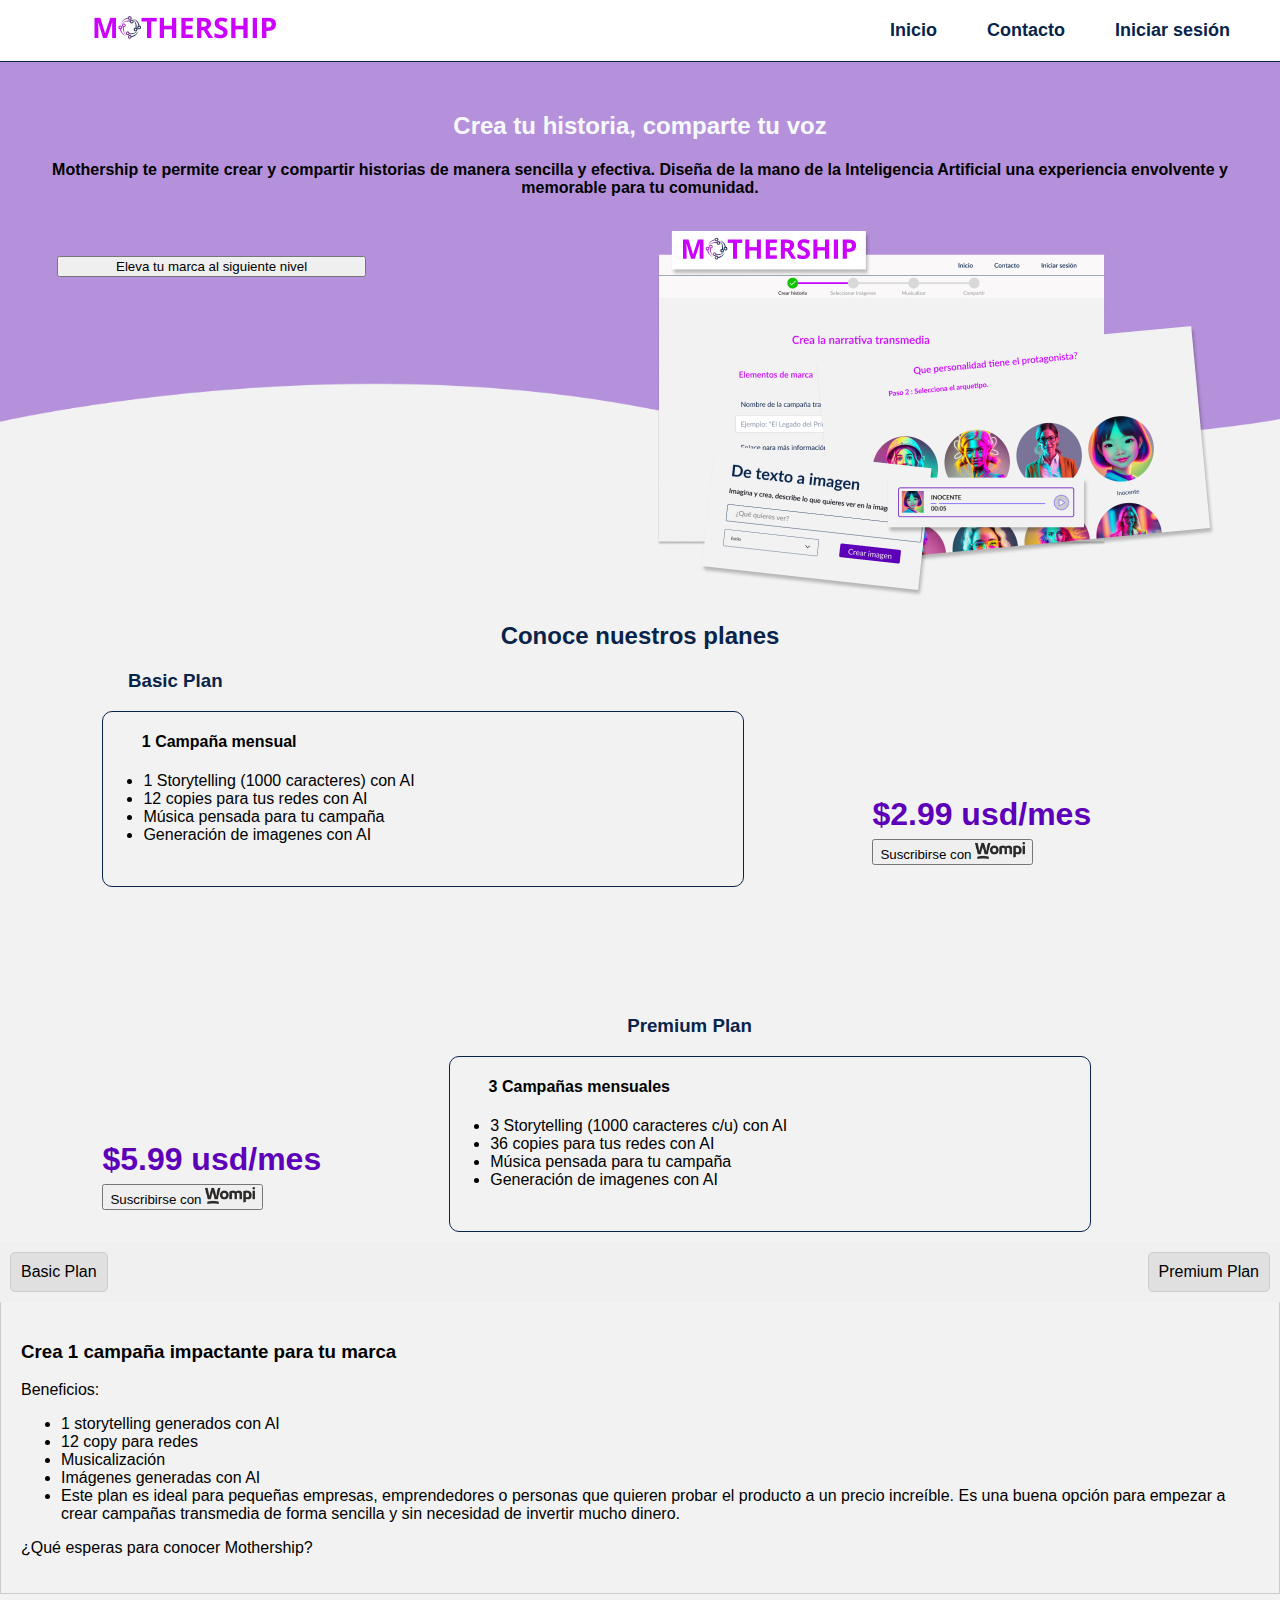
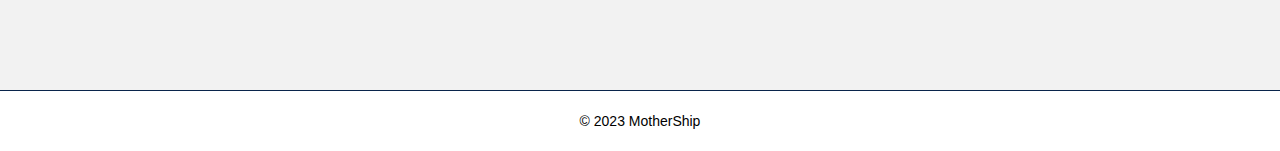
==== planes.html @ a9547e53 "pantalla planes falta cambios css" ====
<!DOCTYPE html>
<html lang="en">
<head>
    <meta charset="UTF-8">
    <meta name="viewport" content="width=device-width, initial-scale=1.0">
    <link rel="stylesheet" href="./css/planes.css">
    <title>Conoce nuestros planes</title>
</head>
<body>
    <header>
        <div class="logo">
            <img src="./images/Logo.png" alt="Logo de MotherShip" id="logo">
        </div>
        <nav class="opciones">
            <ul>
                <li><a href="#">Inicio</a></li>
                <li><a href="#">Contacto</a></li>
                <li><a href="#">Iniciar sesión</a></li>
            </ul>
        </nav>
    </header>
    <div class="introduccion">
        <div class="introduccion background-image"></div>
        <h2>Crea tu historia, comparte tu voz</h2>
        <h4>Mothership te permite crear y compartir historias de manera sencilla y efectiva. Diseña de la mano de la Inteligencia Artificial 
        una experiencia envolvente y memorable para tu comunidad.</h4>
        <div class="componentes">
            <div class="boton"><button class="boton">Eleva tu marca al siguiente nivel</button></div>
            <div class="screen"><img class="screenshot" src="./images/Component1.png" alt="ScreenMothership"></div>
          </div>
    </div>

    <div class="infoplanes">
        <h2>Conoce nuestros planes</h2>
        <h3 id="basictitle">Basic Plan</h3>
        <div class="basicplan">
            <div class="infobasicplan">
                <h4>1 Campaña mensual</h4>
                <ul>
                <li>1 Storytelling (1000 caracteres) con AI</li>
                <li>12 copies para tus redes con AI</li>
                <li>Música pensada para tu campaña</li>
                <li>Generación de imagenes con AI</li>
            </ul>
            </div>
            <div class="valorbasic">
                <h1>$2.99 usd/mes</h1>
                <button class="suscribirse">Suscribirse con <img src="./images/Wompi.png"></button>
            </div>
        </div>

        <h3 id="premiumtitle">Premium Plan</h3>
        <div class="premiumplan">
        <div class="valorpremium">
            <h1>$5.99 usd/mes</h1>
            <button class="suscribirse">Suscribirse con <img src="./images/Wompi.png"></button>
        </div>
            <div class="infopremiumplan">
                <h4>3 Campañas mensuales</h4>
                <ul>
                <li>3 Storytelling (1000 caracteres c/u) con AI</li>
                <li>36 copies para tus redes con AI</li>
                <li>Música pensada para tu campaña</li>
                <li>Generación de imagenes con AI</li>
            </ul>
            </div>
        </div>
    </div>

    <div class="tabs-container">
        <div class="tab" onclick="showTab('basic')" id="tabBasic">Basic Plan</div>
        <div class="tab" onclick="showTab('premium')" id="tabPremium">Premium Plan</div>
    </div>

    <div id="basic" class="tab-content active">
        <h3>Crea 1 campaña impactante para tu marca</h3>
        <p>Beneficios:</p>
        <ul>
            <li>1 storytelling generados con AI</li>
            <li>12 copy para redes</li>
            <li>Musicalización</li>
            <li>Imágenes generadas con AI</li>
            <li>Este plan es ideal para pequeñas empresas, emprendedores o personas que quieren probar el producto a un precio increíble. Es una buena opción para empezar a crear campañas transmedia de forma sencilla y sin necesidad de invertir mucho dinero.</li>
        </ul>
        <p>¿Qué esperas para conocer Mothership?</p>
    </div>

    <div id="premium" class="tab-content">
        <h3>Crea 3 campañas inolvidables para tu comunidad</h3>
        <p>Beneficios:</p>
        <ul>
            <li>3 storytelling generados con AI</li>
            <li>36 copy para redes</li>
            <li>Musicalización e imágenes generadas con AI</li>
            <li>33% de descuento sobre el precio real</li>
            <li>Este plan es ideal para publicistas, grandes empresas, creadores de contenido o community managers. Es una buena opción para empresas que necesitan crear una estrategia de marketing transmedia completa y sostenible</li>
        </ul>
        <p>¿Qué esperas para sumarte a Mothership?</p>
    </div>

    <footer>
        <div class="copyright">
            <p>© 2023 MotherShip</p>
        </div>
    </footer>

    <script src="./javascript/planes.js"></script>
</body>
</html>
---- css/planes.css ----
body {
    background-color:#F2F2F2;
    font-family:'Lato',sans-serif;
    padding: 0;
    margin: 0;
}

header {
    display: flex;
    padding: 0;
    padding-top: 1px;
    padding-left: 83px;
    padding-right: 50px;
    justify-content: space-between;
    align-items: center;
    background-color: white;
    height: 3.75rem;
    border-bottom: 1px solid #09244B;
}

.logo img {
    max-width: 238px;
    height: auto;
}

.opciones ul {
    list-style-type: none;
    padding: 0;
    margin: 0;
    display: flex;
}

.opciones li {
    padding-left: 50px;
}

.opciones a {
    text-decoration: none;
    color:#09244B;
    font-weight: bold;
    font-size: 18px;
    line-height: 21.6px;
}

.opciones a:hover {
    text-decoration: underline;
} 

.introduccion {
    background-image: url(../images/Flag.png);
    background-repeat: no-repeat;
    background-position:initial;
    background-size: 100% 70%;
}

h2 {
    text-align: center;
}

.introduccion h2 {
    color: #F6FAFF;
    margin-top: 0;
    padding-top: 50px;
}

.introduccion h4 {
    text-align:center;
    color: 10px #09244B;
    margin-left: 50px;
    margin-right: 50px;
}

.componentes {
    display: flex;
    align-items: stretch;
}

.boton {
    width: 50%;
    height: 100%;
    margin-left: 3%;
    margin-top: 2%;
}

.screen {
    padding-right: 5%;
    padding-top: 1%;
}

.infoplanes {
    margin-bottom: 10px;
}

.infoplanes h2 {
    color: #09244B ;
}

#basictitle {
    margin-left: 10%;
    color:  #09244B;
}

.infobasicplan {
    width: 50%;
    margin-left: 8%;
    margin-right: 10%;
    border: 1px solid #09244B;
    border-radius: 10px;
    padding-bottom: 2%;
}

.infobasicplan h4 {
    margin-left: 6%;
}

.basicplan {
    display: flex;
}

.valorbasic img {
    height: 16.96px;
}

h1 {
    color: #5D00B9;
    margin-bottom: 6px;
}

.valorbasic {
    align-items: center;
    padding-top: 5%;
}

#premiumtitle {
    margin-top: 10%;
    margin-left: 49%;
    color:  #09244B;
}

.infopremiumplan {
    width: 50%;
    margin-left: 10%;
    margin-right: 10%;
    border: 1px solid #09244B;
    border-radius: 10px;
    padding-bottom: 2%;
}

.infopremiumplan h4 {
    margin-left: 6%;
}

.premiumplan {
    display: flex;
}

.valorpremium img {
    height: 16.96px;
}

h1 {
    color: #5D00B9;
    margin-bottom: 6px;
}

.valorpremium {
    margin-left: 8%;
    align-items: center;
    padding-top: 5%;
}





.tabs-container {
    display: flex;
    justify-content: space-between;
    background-color: #f0f0f0;
    padding: 10px;
}

.tab {
    cursor: pointer;
    padding: 10px;
    border: 1px solid #ccc;
    border-radius: 5px;
    background-color: #e0e0e0;
}

.tab-content {
    display: none;
    padding: 20px;
    border: 1px solid #ccc;
    border-top: none;
}

.tab-content.active {
    display: block;
}

#tabBasic.active {
    order: 2;
}

#tabPremium.active {
    order: 2;
}


footer {
    display: flex;
    justify-content: space-between;
    align-items: center;
    place-items: center;
    text-align: center;
    background-color: white;
    height: 3.75rem;
    margin-top: 6rem;
    border-top:1px solid #09244B;
}

.copyright {
    width: 100%;
    color: 1px #09244B;
}

.copyright p {
    font-size: 0.875rem;
}
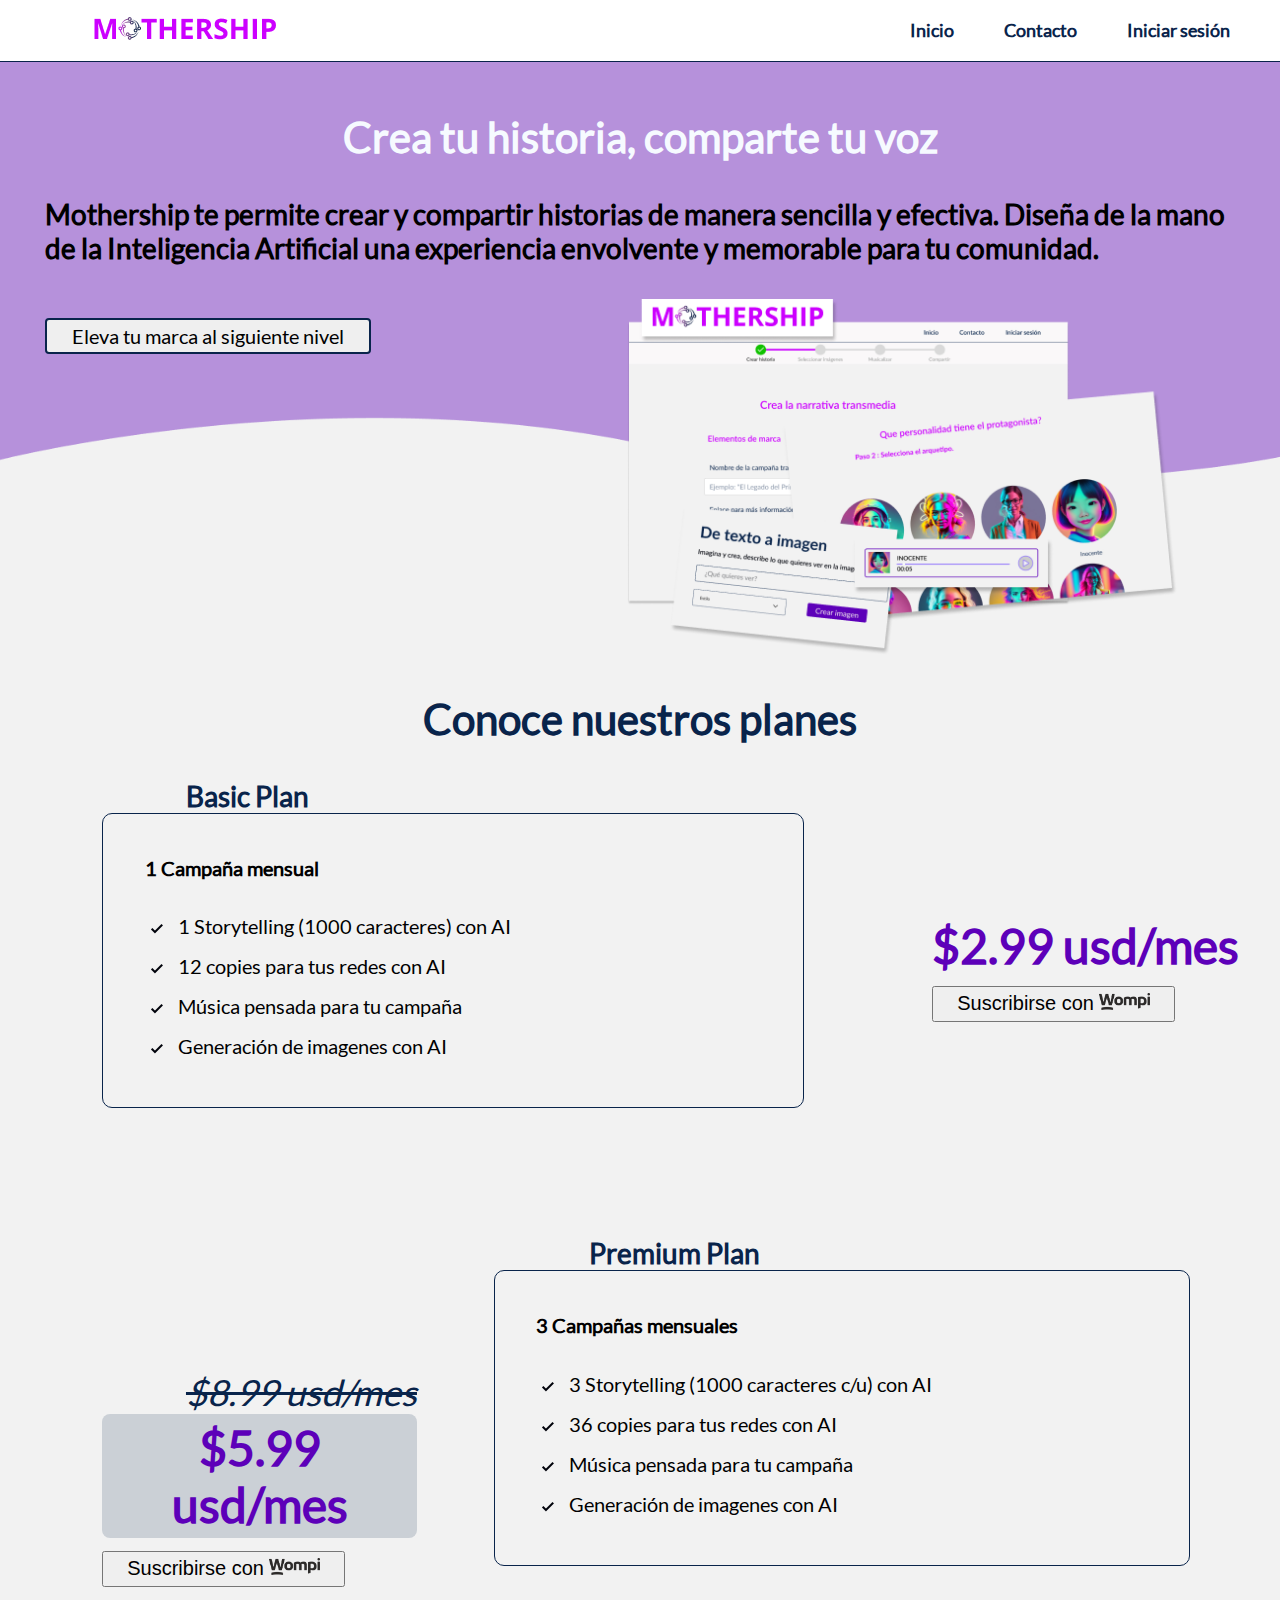
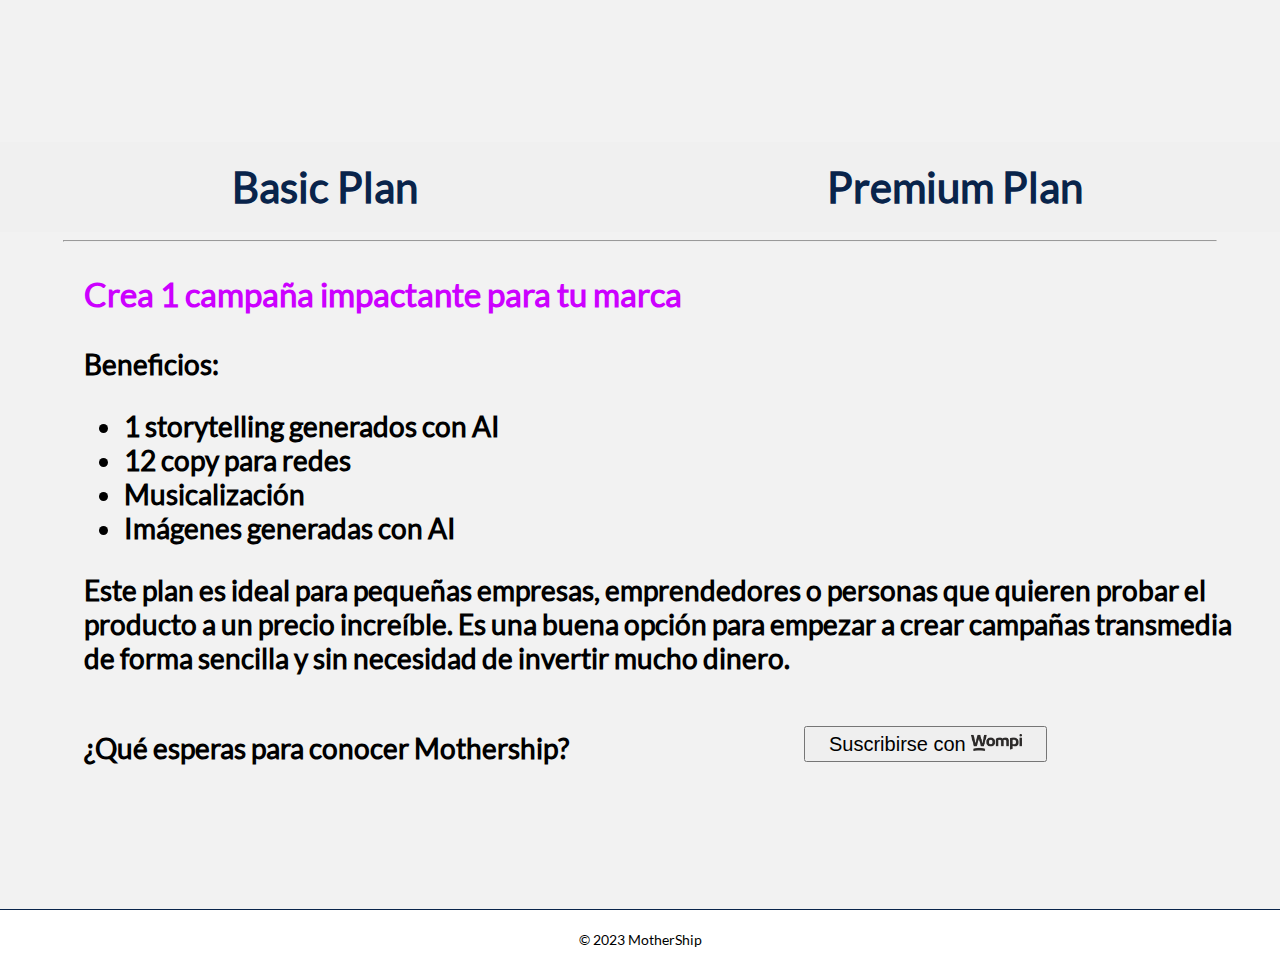
==== commit 3a8a62eb: "pantalla princ terminada" ====
--- a/planes.html
+++ b/planes.html
@@ -12,21 +12,29 @@
             <img src="./images/Logo.png" alt="Logo de MotherShip" id="logo">
         </div>
         <nav class="opciones">
-            <ul>
+            <ul id="nav-list">
                 <li><a href="#">Inicio</a></li>
                 <li><a href="#">Contacto</a></li>
                 <li><a href="#">Iniciar sesión</a></li>
             </ul>
+            <div id="menu-icon">&#9776;</div>
         </nav>
+        <div id="logout-icon">
+            <img src="./images/cerrar.png" alt="Cerrar sesión">
+        </div>
     </header>
     <div class="introduccion">
         <div class="introduccion background-image"></div>
         <h2>Crea tu historia, comparte tu voz</h2>
-        <h4>Mothership te permite crear y compartir historias de manera sencilla y efectiva. Diseña de la mano de la Inteligencia Artificial 
-        una experiencia envolvente y memorable para tu comunidad.</h4>
+        <p>Mothership te permite crear y compartir historias de manera sencilla y efectiva. Diseña de la mano de la Inteligencia Artificial 
+        una experiencia envolvente y memorable para tu comunidad.</p>
         <div class="componentes">
-            <div class="boton"><button class="boton">Eleva tu marca al siguiente nivel</button></div>
-            <div class="screen"><img class="screenshot" src="./images/Component1.png" alt="ScreenMothership"></div>
+            <div class="boton">
+                <button class="button" href="#">Eleva tu marca al siguiente nivel</button>
+            </div>
+            <div class="screen">
+                <img class="screenshot" src="./images/Component1.png" alt="ScreenMothership">
+            </div>
           </div>
     </div>
 
@@ -36,7 +44,7 @@
         <div class="basicplan">
             <div class="infobasicplan">
                 <h4>1 Campaña mensual</h4>
-                <ul>
+                <ul class="list">
                 <li>1 Storytelling (1000 caracteres) con AI</li>
                 <li>12 copies para tus redes con AI</li>
                 <li>Música pensada para tu campaña</li>
@@ -44,7 +52,7 @@
             </ul>
             </div>
             <div class="valorbasic">
-                <h1>$2.99 usd/mes</h1>
+                <h2 id="valor1">$2.99 usd/mes</h2>
                 <button class="suscribirse">Suscribirse con <img src="./images/Wompi.png"></button>
             </div>
         </div>
@@ -52,12 +60,13 @@
         <h3 id="premiumtitle">Premium Plan</h3>
         <div class="premiumplan">
         <div class="valorpremium">
-            <h1>$5.99 usd/mes</h1>
+            <p>$8.99 usd/mes</p>
+            <h2 id="valor2">$5.99 usd/mes</h2>
             <button class="suscribirse">Suscribirse con <img src="./images/Wompi.png"></button>
         </div>
             <div class="infopremiumplan">
                 <h4>3 Campañas mensuales</h4>
-                <ul>
+                <ul class="list">
                 <li>3 Storytelling (1000 caracteres c/u) con AI</li>
                 <li>36 copies para tus redes con AI</li>
                 <li>Música pensada para tu campaña</li>
@@ -68,34 +77,42 @@
     </div>
 
     <div class="tabs-container">
-        <div class="tab" onclick="showTab('basic')" id="tabBasic">Basic Plan</div>
-        <div class="tab" onclick="showTab('premium')" id="tabPremium">Premium Plan</div>
+        <div class="tab tab-basic active" onclick="showTab('basic')" id="tabBasic">Basic Plan</div>
+        <div class="tab tab-premium active" onclick="showTab('premium')" id="tabPremium">Premium Plan</div>
     </div>
-
+    <hr>
     <div id="basic" class="tab-content active">
-        <h3>Crea 1 campaña impactante para tu marca</h3>
+        <h3 id="crea1">Crea 1 campaña impactante para tu marca</h3>
         <p>Beneficios:</p>
         <ul>
             <li>1 storytelling generados con AI</li>
             <li>12 copy para redes</li>
             <li>Musicalización</li>
             <li>Imágenes generadas con AI</li>
-            <li>Este plan es ideal para pequeñas empresas, emprendedores o personas que quieren probar el producto a un precio increíble. Es una buena opción para empezar a crear campañas transmedia de forma sencilla y sin necesidad de invertir mucho dinero.</li>
         </ul>
+        <p>Este plan es ideal para pequeñas empresas, emprendedores o personas que quieren probar el producto a un precio increíble. Es una buena opción 
+            para empezar a crear campañas transmedia de forma sencilla y sin necesidad de invertir mucho dinero.</p>
+        <div class="final">
         <p>¿Qué esperas para conocer Mothership?</p>
+        <button class="suscribirse">Suscribirse con <img src="./images/Wompi.png"></button>
+    </div>
     </div>
 
     <div id="premium" class="tab-content">
-        <h3>Crea 3 campañas inolvidables para tu comunidad</h3>
+        <h3 id="crea3">Crea 3 campañas inolvidables para tu comunidad</h3>
         <p>Beneficios:</p>
         <ul>
             <li>3 storytelling generados con AI</li>
             <li>36 copy para redes</li>
             <li>Musicalización e imágenes generadas con AI</li>
             <li>33% de descuento sobre el precio real</li>
-            <li>Este plan es ideal para publicistas, grandes empresas, creadores de contenido o community managers. Es una buena opción para empresas que necesitan crear una estrategia de marketing transmedia completa y sostenible</li>
         </ul>
+        <p>Este plan es ideal para publicistas, grandes empresas, creadores de contenido o community managers. Es una buena 
+            opción para empresas que necesitan crear una estrategia de marketing transmedia completa y sostenible</p>
+        <div class="final">
         <p>¿Qué esperas para sumarte a Mothership?</p>
+        <button class="suscribirse">Suscribirse con <img src="./images/Wompi.png"></button>
+    </div>
     </div>
 
     <footer>
--- a/css/planes.css
+++ b/css/planes.css
@@ -1,3 +1,10 @@
+@font-face {
+    font-family: 'Lato';
+    src: url('../fonts/Lato-Regular.ttf') format('truetype');
+    font-weight: 400;
+    font-style: normal;
+}
+
 body {
     background-color:#F2F2F2;
     font-family:'Lato',sans-serif;
@@ -32,6 +39,19 @@
 
 .opciones li {
     padding-left: 50px;
+}
+
+#menu-icon {
+    font-size: 24px;
+    cursor: pointer;
+    display: none;
+}
+
+#logout-icon {
+    display: none;
+    cursor: pointer;
+    align-items: center;
+    font-size: 24px;
 }
 
 .opciones a {
@@ -55,6 +75,7 @@
 
 h2 {
     text-align: center;
+    font-size: 42px;
 }
 
 .introduccion h2 {
@@ -63,11 +84,12 @@
     padding-top: 50px;
 }
 
-.introduccion h4 {
-    text-align:center;
+.introduccion p {
     color: 10px #09244B;
-    margin-left: 50px;
-    margin-right: 50px;
+    padding-left: 3.5%;
+    padding-right: 3.5%;
+    font-size: 28px;
+    font-weight:600;
 }
 
 .componentes {
@@ -78,13 +100,29 @@
 .boton {
     width: 50%;
     height: 100%;
-    margin-left: 3%;
+    margin-left: 3.5%;
     margin-top: 2%;
 }
 
+.button {
+    font-size: 20px;
+    width: 20.4rem;
+    height: 2.25rem;
+    font-family:'Lato', sans-serif;
+    font-weight: 400;
+    border-radius: 4px;
+    border:2px solid #09244B;
+    cursor: pointer;
+}
+
 .screen {
-    padding-right: 5%;
-    padding-top: 1%;
+    padding-right: 8%;
+    padding-top: 0.5%;
+}
+
+.screenshot {
+    width: 34.4rem;
+    height: 22.3rem;
 }
 
 .infoplanes {
@@ -96,12 +134,15 @@
 }
 
 #basictitle {
-    margin-left: 10%;
+    font-size: 1.75rem;
+    margin-left: 14.5%;
     color:  #09244B;
+    margin-bottom: 0;
 }
 
 .infobasicplan {
-    width: 50%;
+    width: 43.75rem;
+    height: 16.75rem;
     margin-left: 8%;
     margin-right: 10%;
     border: 1px solid #09244B;
@@ -110,44 +151,78 @@
 }
 
 .infobasicplan h4 {
+    margin-top: 6%;
     margin-left: 6%;
+    font-size: 1.25rem;
+    font-weight: 600;
+}
+
+.list {
+    list-style-type: none;
+}
+
+.list li {
+    position: relative;
+    margin-left: 4%;
+    font-size: 1.25rem;
+    padding: 0.5rem;
+    font-weight: 400;
+    list-style-image: url(/images/icon.png);
 }
 
 .basicplan {
     display: flex;
 }
 
-.valorbasic img {
-    height: 16.96px;
-}
-
-h1 {
+.suscribirse img {
+    width: 3.155rem;
+    height: 1.06rem;
+}
+
+#valor1 {
     color: #5D00B9;
     margin-bottom: 6px;
+    font-size: 3rem;
 }
 
 .valorbasic {
     align-items: center;
     padding-top: 5%;
+}
+
+.suscribirse {
+    margin-top: 2%;
+    width: 15.15rem;
+    height: 2.25rem;
+    font-size: 1.25rem;
+    cursor: pointer;
 }
 
 #premiumtitle {
     margin-top: 10%;
-    margin-left: 49%;
+    margin-left: 46%;
     color:  #09244B;
-}
+    font-size: 1.75rem;
+    margin-bottom: 0;  
+}
+
 
 .infopremiumplan {
-    width: 50%;
-    margin-left: 10%;
-    margin-right: 10%;
+    width: 43.75rem;
+    height: 16.75rem;
+    margin-left: 6%;
+    margin-right: 7%;
+    margin-bottom: 13%;
     border: 1px solid #09244B;
     border-radius: 10px;
     padding-bottom: 2%;
 }
 
 .infopremiumplan h4 {
+    margin-top: 6%;
     margin-left: 6%;
+    font-size: 1.25rem;
+    font-weight: 600;
 }
 
 .premiumplan {
@@ -158,9 +233,14 @@
     height: 16.96px;
 }
 
-h1 {
+#valor2 {
     color: #5D00B9;
     margin-bottom: 6px;
+    font-size: 3rem;
+    background-color: #09244b2a;
+    padding: 5px;
+    border-radius: 8px;
+    margin-top: 0;
 }
 
 .valorpremium {
@@ -169,9 +249,20 @@
     padding-top: 5%;
 }
 
-
-
-
+.valorpremium p {
+    font-size: 2.25rem;
+    text-decoration: line-through;
+    font-style: italic;
+    text-align: right;
+    margin-bottom: 0;
+    color: #09244B;
+}
+
+
+hr {
+    color: 2px solid #09244B;
+    width: 90%;
+}
 
 .tabs-container {
     display: flex;
@@ -182,16 +273,30 @@
 
 .tab {
     cursor: pointer;
+    width: 50%;
+    text-align: center;
     padding: 10px;
-    border: 1px solid #ccc;
-    border-radius: 5px;
-    background-color: #e0e0e0;
+    font-size: 2.625rem;
+    font-weight: 700;
+    color:  #CC00FF;
+}
+
+#basic,
+#premium {
+    padding-top: 0;
+    margin-left: 5%;
+    font-size: 1.75rem;
+    font-weight: 600;
+}
+
+#basic h3,
+#premium h3{
+    color:#CC00FF
 }
 
 .tab-content {
     display: none;
     padding: 20px;
-    border: 1px solid #ccc;
     border-top: none;
 }
 
@@ -200,13 +305,22 @@
 }
 
 #tabBasic.active {
-    order: 2;
+    order: 1;
+    color: #09244B;
 }
 
 #tabPremium.active {
     order: 2;
-}
-
+    color: #09244B;
+}
+
+.final {
+    display: flex;
+}
+
+.final button {
+    margin-left: 20%;
+}
 
 footer {
     display: flex;
@@ -227,4 +341,46 @@
 
 .copyright p {
     font-size: 0.875rem;
+}
+
+@media only screen and (max-width: 640px) {
+    
+    header {
+        padding-left: 10px;
+        padding-right: 10px;
+    }
+    
+    .logo {
+        order: 2;
+        text-align: center;
+    }
+    
+    .opciones ul {
+        display: none;
+        flex-direction: column;
+        position: absolute;
+        top: 60px;
+        left: 10px;
+        background-color: #f8f8f8;
+        padding: 10px;
+        border-radius: 5px;
+        box-shadow: 0 0 10px rgba(0, 0, 0, 0.1);
+    }
+    
+    #nav-list.show {
+        display: flex;
+    }
+    
+    .opciones li {
+        margin: 5px 0;
+    }
+    
+    #menu-icon {
+        display: block;
+    }
+    
+    #logout-icon {
+        display: block;
+        order: 3;
+    }
 }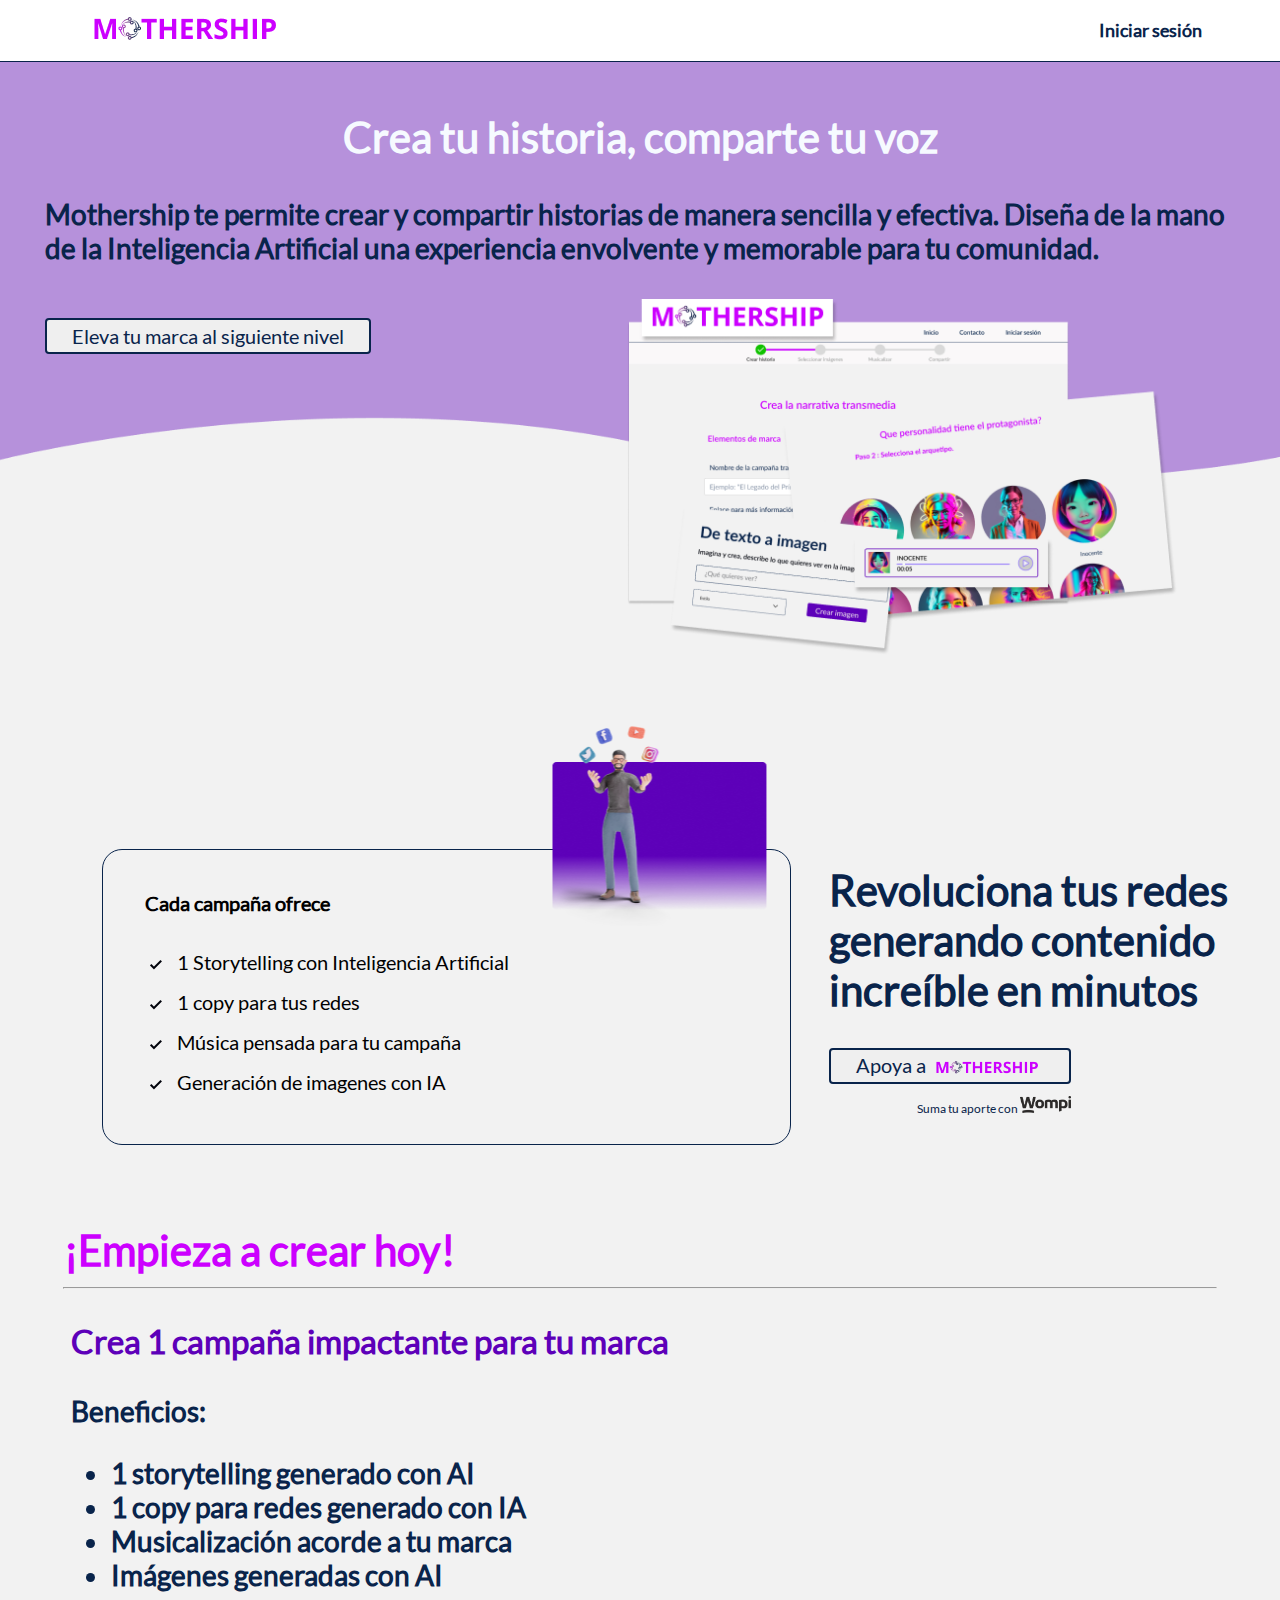
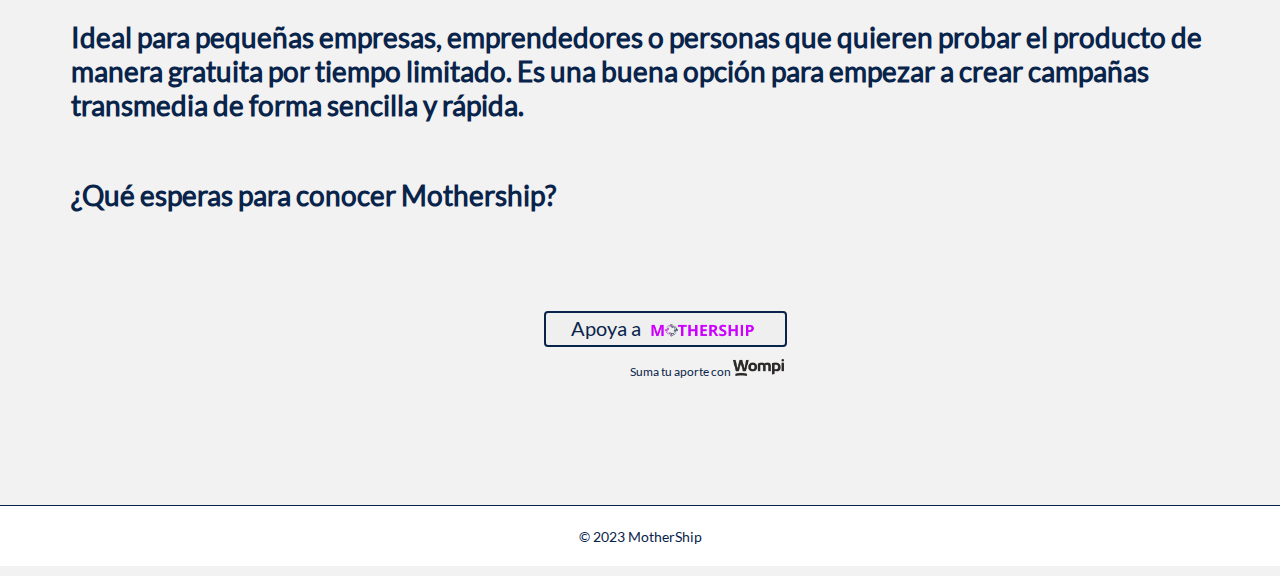
==== commit a36b0f17: "ultimos cambios" ====
--- a/planes.html
+++ b/planes.html
@@ -13,8 +13,6 @@
         </div>
         <nav class="opciones">
             <ul id="nav-list">
-                <li><a href="#">Inicio</a></li>
-                <li><a href="#">Contacto</a></li>
                 <li><a href="#">Iniciar sesión</a></li>
             </ul>
             <div id="menu-icon">&#9776;</div>
@@ -39,30 +37,38 @@
     </div>
 
     <div class="infoplanes">
-        <h2>Conoce nuestros planes</h2>
-        <h3 id="basictitle">Basic Plan</h3>
+        <!--<h2>Conoce nuestros planes</h2>
+        <h3 id="basictitle">Basic Plan</h3>-->
+        <img src="./images/image1.png" alt="imagenbasicplan" class="imagen1">
         <div class="basicplan">
             <div class="infobasicplan">
-                <h4>1 Campaña mensual</h4>
+                <h4>Cada campaña ofrece</h4>
                 <ul class="list">
-                <li>1 Storytelling (1000 caracteres) con AI</li>
-                <li>12 copies para tus redes con AI</li>
+                <li>1 Storytelling con Inteligencia Artificial</li>
+                <li>1 copy para tus redes</li>
                 <li>Música pensada para tu campaña</li>
-                <li>Generación de imagenes con AI</li>
+                <li>Generación de imagenes con IA</li>
             </ul>
             </div>
             <div class="valorbasic">
-                <h2 id="valor1">$2.99 usd/mes</h2>
+                <h2 id="valor1">Revoluciona tus redes generando contenido increíble en minutos</h2>
+            <div class="botonwompi1">
+                <button class="suscribirse">Apoya a <img src="./images/Logo.png"></button>
+                <p>Suma tu aporte con <img id=wompi src="./images/Wompi.png"></p>
+            </div>
+        </div>
+        </div>
+
+        <!-- CUANDO SE AGREGUE EL PLAN PREMIUM QUITAR LO QUE ESTÁ COMENTADO ACÁ
+            Y SE APLICARÁN LOS ESTILOS CSS <h3 id="premiumtitle">Premium Plan</h3>
+        <img src="./images/image2.png" alt="imagenpremiumplan" class="imagen2">
+        <div class="premiumplan">
+        <div class="valorpremium">
+            <p>$8.99 usd/mes</p>  
+            <div class="valor2"><h2 id="valor2">$5.99 usd/mes</h2></div>
+            <div class="botonwompi2">
                 <button class="suscribirse">Suscribirse con <img src="./images/Wompi.png"></button>
             </div>
-        </div>
-
-        <h3 id="premiumtitle">Premium Plan</h3>
-        <div class="premiumplan">
-        <div class="valorpremium">
-            <p>$8.99 usd/mes</p>
-            <h2 id="valor2">$5.99 usd/mes</h2>
-            <button class="suscribirse">Suscribirse con <img src="./images/Wompi.png"></button>
         </div>
             <div class="infopremiumplan">
                 <h4>3 Campañas mensuales</h4>
@@ -79,26 +85,31 @@
     <div class="tabs-container">
         <div class="tab tab-basic active" onclick="showTab('basic')" id="tabBasic">Basic Plan</div>
         <div class="tab tab-premium active" onclick="showTab('premium')" id="tabPremium">Premium Plan</div>
-    </div>
+    </div>-->
+    <div class="empieza"><h2>¡Empieza a crear hoy!</h2></div>
     <hr>
     <div id="basic" class="tab-content active">
         <h3 id="crea1">Crea 1 campaña impactante para tu marca</h3>
         <p>Beneficios:</p>
         <ul>
-            <li>1 storytelling generados con AI</li>
-            <li>12 copy para redes</li>
-            <li>Musicalización</li>
+            <li>1 storytelling generado con AI</li>
+            <li>1 copy para redes generado con IA</li>
+            <li>Musicalización acorde a tu marca</li>
             <li>Imágenes generadas con AI</li>
         </ul>
-        <p>Este plan es ideal para pequeñas empresas, emprendedores o personas que quieren probar el producto a un precio increíble. Es una buena opción 
-            para empezar a crear campañas transmedia de forma sencilla y sin necesidad de invertir mucho dinero.</p>
+        <p>
+            Ideal para pequeñas empresas, emprendedores o personas que quieren probar el producto de manera gratuita 
+            por tiempo limitado. Es una buena opción para empezar a crear campañas transmedia de forma sencilla y rápida.</p>
         <div class="final">
         <p>¿Qué esperas para conocer Mothership?</p>
-        <button class="suscribirse">Suscribirse con <img src="./images/Wompi.png"></button>
+    </div>
+    <div class="botonwompi3">
+        <button class="suscribirse">Apoya a <img src="./images/Logo.png"></button>
+        <p id="suma">Suma tu aporte con <img id=wompi src="./images/Wompi.png"></p>
     </div>
     </div>
 
-    <div id="premium" class="tab-content">
+    <!--<<div id="premium" class="tab-content">
         <h3 id="crea3">Crea 3 campañas inolvidables para tu comunidad</h3>
         <p>Beneficios:</p>
         <ul>
@@ -113,7 +124,7 @@
         <p>¿Qué esperas para sumarte a Mothership?</p>
         <button class="suscribirse">Suscribirse con <img src="./images/Wompi.png"></button>
     </div>
-    </div>
+    </div>-->
 
     <footer>
         <div class="copyright">
--- a/css/planes.css
+++ b/css/planes.css
@@ -16,8 +16,8 @@
     display: flex;
     padding: 0;
     padding-top: 1px;
-    padding-left: 83px;
-    padding-right: 50px;
+    padding-left: 5.188rem;
+    padding-right: 4.875rem;
     justify-content: space-between;
     align-items: center;
     background-color: white;
@@ -75,20 +75,24 @@
 
 h2 {
     text-align: center;
-    font-size: 42px;
+    font-size: 2.625rem;
 }
 
 .introduccion h2 {
     color: #F6FAFF;
     margin-top: 0;
-    padding-top: 50px;
+    padding-top: 3.125rem;
+}
+
+p {
+    color: #09244B;
 }
 
 .introduccion p {
-    color: 10px #09244B;
+    color: 1px solid #09244bc4;
     padding-left: 3.5%;
     padding-right: 3.5%;
-    font-size: 28px;
+    font-size: 1.75rem;
     font-weight:600;
 }
 
@@ -105,6 +109,7 @@
 }
 
 .button {
+    color: #09244B;
     font-size: 20px;
     width: 20.4rem;
     height: 2.25rem;
@@ -126,11 +131,13 @@
 }
 
 .infoplanes {
+    margin-top: 190px;
     margin-bottom: 10px;
 }
 
 .infoplanes h2 {
     color: #09244B ;
+    margin-bottom: 9rem;
 }
 
 #basictitle {
@@ -140,13 +147,28 @@
     margin-bottom: 0;
 }
 
+.imagen1 {
+    width: 13.625rem;
+    height: 13.75rem;
+    position: absolute;
+    right: 50%;
+    transform: translateX(58%) translateY(-65%);
+    z-index: 10;
+}
+
+.basicplan {
+    display: flex;
+    position: relative;
+    margin-bottom: 5rem;
+}
+
 .infobasicplan {
     width: 43.75rem;
     height: 16.75rem;
     margin-left: 8%;
-    margin-right: 10%;
+    margin-right: 3%;
     border: 1px solid #09244B;
-    border-radius: 10px;
+    border-radius: 20px;
     padding-bottom: 2%;
 }
 
@@ -170,32 +192,51 @@
     list-style-image: url(/images/icon.png);
 }
 
-.basicplan {
-    display: flex;
-}
+
 
 .suscribirse img {
-    width: 3.155rem;
-    height: 1.06rem;
+    padding-bottom: 0;
+    height: 1.4rem;
+    vertical-align: middle;
 }
 
 #valor1 {
-    color: #5D00B9;
+    color: #09244B;
     margin-bottom: 6px;
-    font-size: 3rem;
+    font-size: 2.625rem;
+    text-align: left;
+    margin-top: 0;
+    font-weight: 700;
 }
 
 .valorbasic {
-    align-items: center;
-    padding-top: 5%;
+    width: 460px;
+    align-items: left;
+    padding-top: 1rem;
+}
+
+.valorbasic p {
+    text-align: right;
+    width: 15.15rem;
+    height: 18px;
+    font-size: 0.75rem;
+    font-weight: 400; 
 }
 
 .suscribirse {
-    margin-top: 2%;
+    margin-top: 6%;
     width: 15.15rem;
     height: 2.25rem;
     font-size: 1.25rem;
     cursor: pointer;
+    font-family: 'Lato',sans-serif;
+    color: #09244B;
+    border-radius: 4px;
+    border: 2px solid #09244B;
+}
+
+#wompi {
+    width: 51px;
 }
 
 #premiumtitle {
@@ -227,6 +268,16 @@
 
 .premiumplan {
     display: flex;
+    position: relative;
+}
+
+.imagen2 {
+    width: 18.75rem;
+    height: 13.375rem;
+    position: absolute;
+    right: 50%;
+    transform: translateX(165%) translateY(-65%);
+    z-index: 10;
 }
 
 .valorpremium img {
@@ -258,10 +309,28 @@
     color: #09244B;
 }
 
+.empieza h2{
+    margin: 1%;
+    text-align: left;
+    margin-left: 5%;
+    color: #C0F;
+}
 
 hr {
     color: 2px solid #09244B;
     width: 90%;
+}
+
+.botonwompi3 {
+    text-align: center;
+}
+
+.botonwompi3 p {
+    text-align: center;
+    height: 18px;
+    font-size: 0.75rem;
+    padding-left: 7%;
+    font-weight: 400;
 }
 
 .tabs-container {
@@ -284,14 +353,15 @@
 #basic,
 #premium {
     padding-top: 0;
-    margin-left: 5%;
+    margin-left: 4%;
     font-size: 1.75rem;
     font-weight: 600;
+    color: #09244B;
 }
 
 #basic h3,
 #premium h3{
-    color:#CC00FF
+    color:#5D00B9
 }
 
 .tab-content {
@@ -353,6 +423,10 @@
     .logo {
         order: 2;
         text-align: center;
+    }
+
+    .introduccion {
+        background-size: 100% 95%;
     }
     
     .opciones ul {
@@ -383,4 +457,208 @@
         display: block;
         order: 3;
     }
+
+    .imagen1 {
+        width: 10.625rem;
+        height: 10.75rem;
+        transform: translateX(90%) translateY(-90%);
+    
+    }
+
+    .imagen2 {
+        width: 15.75rem;
+        height: 10.375rem;
+        transform: translateX(70%) translateY(-90%);
+    
+    }
+}
+
+@media screen and (min-width: 641px) and (max-width: 850px) {
+    .imagen1 {
+        transform: translateX(120%) translateY(-90%);
+    
+    }
+
+    .imagen2 {
+        transform: translateX(95%) translateY(-84%);
+    
+    }
+}
+
+@media screen and (max-width: 850px) {
+    .screenshot {
+        display: none;
+    }
+
+    .introduccion h2 {
+        font-size: 2rem;
+        padding-top: 1rem;
+    }
+
+    .introduccion p {
+        font-size: 1.3rem;
+    }
+
+    h2 {
+        font-size: 2rem;
+        margin-top: 5rem; 
+    }
+
+    .basicplan,
+    .premiumplan {
+        flex-direction: column;
+    }
+
+    .botonwompi1,
+    .botonwompi2 {
+        width: 100%;
+        text-align: center;
+    }
+
+    .suscribirse {
+        align-items: center;
+    }
+
+    .infobasicplan,
+    .infopremiumplan {
+        width: 90%;
+        height: auto;
+        margin-left: 5%;
+    }
+
+    .infopremiumplan {
+        margin-bottom: 0;
+    }
+
+    #valor1,
+    #valor2 {
+        margin-top: 0;
+        font-size: 2rem;
+    }
+
+    .valorbasic p {
+        width: 100%;
+        text-align: center;
+    }
+
+
+    .valor2 {
+        margin-left: 20%;
+        margin-right: 20%;
+    }
+
+
+    #basictitle,
+    #premiumtitle {
+        font-size: 1.4rem;
+        margin-left: 5%;
+        margin-bottom: 2rem;
+    }
+
+    .valorbasic {
+        width: 90%;
+        margin-left: 5%;
+    }
+
+    .valorpremium {
+        order: 2;
+        margin-left: 0;
+    }
+
+    .valorpremium p {
+        margin-top: 0;
+        text-align: center;
+        font-size: 1.5rem;
+        margin-bottom: 1rem;
+    }
+
+    .list li {
+        font-size: 1rem;
+
+    }
+
+    .tab {
+        font-size: 1.4rem;
+    }
+
+    .tabs-container {
+        margin-top: 15%;
+    }
+
+    #crea1,
+    #crea3 {
+        font-size: 1.4rem;
+    }
+
+    #basic,
+    #premium {
+        font-size: 1rem;
+    }
+
+    .final {
+        flex-direction: column;
+        align-items: center;
+    }
+
+    .final button {
+        margin: 0;
+    }
+
+
+
+}
+
+@media screen and (min-width: 641px) and (max-width: 1030px) {
+
+    .introduccion {
+        background-size: 100% 90%;
+    }
+}
+
+
+@media screen and (max-width: 1030px) {
+    .screen img {
+        width: 100%;
+        height: auto;
+    }
+
+    .boton {
+        width: 100%;
+        text-align: center;
+    }
+    
+}
+
+@media screen and (min-width: 851px) and (max-width:1029px) {
+
+
+    .imagen1 {
+        width: 10.625rem;
+        height: 10.75rem;
+        transform: translateX(50%) translateY(-65%);
+    
+    }
+
+    .imagen2 {
+        width: 15.75rem;
+        height: 10.375rem;
+        transform: translateX(145%) translateY(-65%);
+    
+    }
+
+    #valor1,
+    #valor2 {
+        margin-top: 0;
+        font-size: 2.4rem;
+    }
+    
+    }
+
+
+@media screen and (min-width: 1030px) and (max-width:1130px) {
+
+.imagen2 {
+    transform: translateX(150%) translateY(-65%);
+}
+
 }